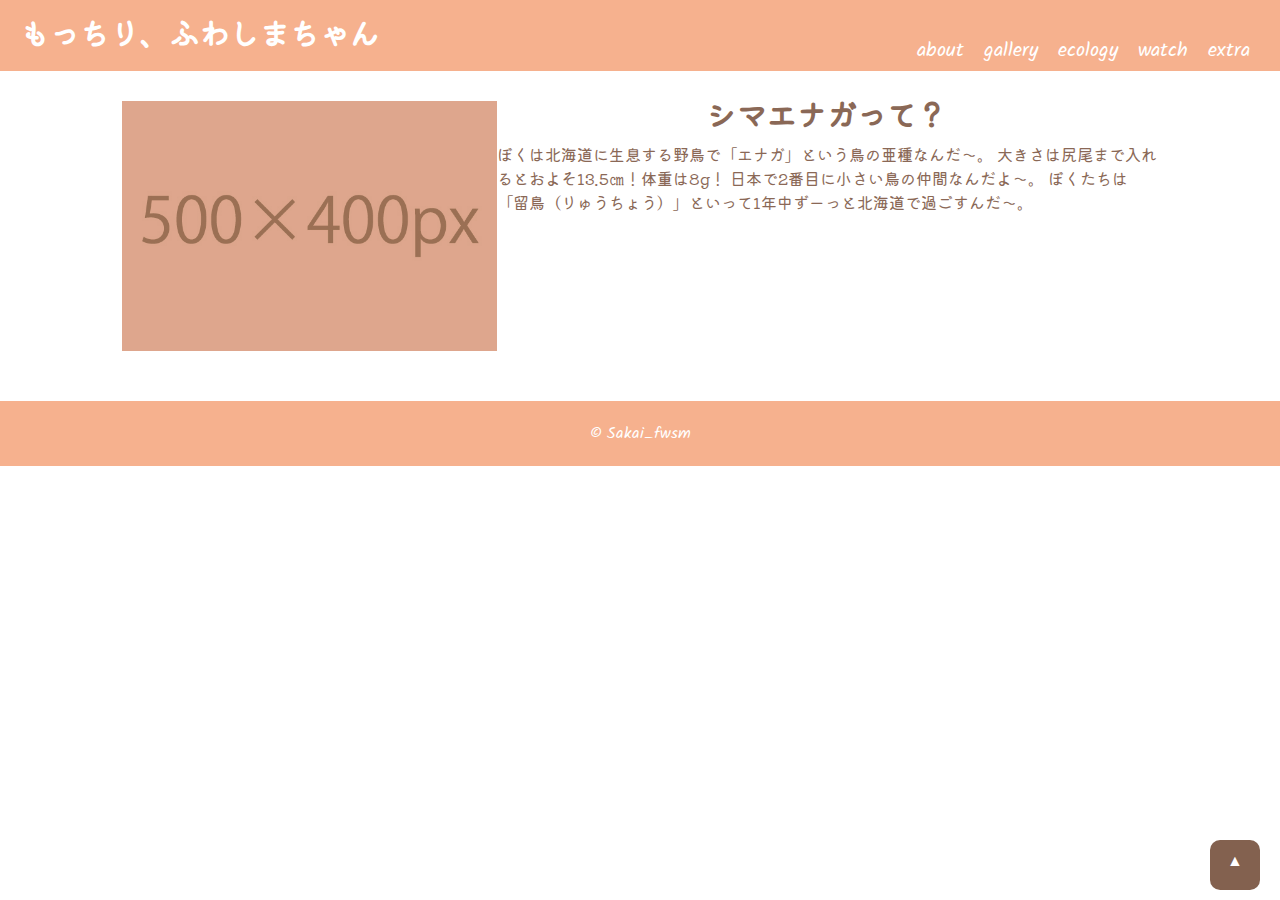
==== index.html @ fb24c295 "Add files via upload" ====
<!DOCTYPE html>
<html lang="ja">
<head>
    <meta charset="UTF-8">
    <meta http-equiv="X-UA-Compatible" content="IE=edge">
    <meta name="viewport" content="width=device-width, initial-scale=1.0">
    <title>mtr-fwsm</title>
    <link rel="stylesheet" href="css/style.css">
    <link rel="preconnect" href="https://fonts.googleapis.com">
<link rel="preconnect" href="https://fonts.gstatic.com" crossorigin>
<link rel="stylesheet" href="https://fonts.googleapis.com/css2?family=Kalam:wght@700&display=swap" >
<link rel="stylesheet" href="https://fonts.googleapis.com/css2?family=Kiwi+Maru&display=swap">
</head>

<body>
    <div id="wrap">
        <header>
          <div class="header">
            <h1><a href="index.html">もっちり、ふわしまちゃん</a></h1>
          </div>
          <nav class="main-menu">
            <ul>
                <li><a href="about.html">about</a></li>
                <li><a href="gallery.html">gallery</a></li>
                <li><a href="ecology.html">ecology</a></li>
                <li><a href="watch.html">watch</a></li>
                <li><a href="extra.html">extra</a></li>
              </ul>
        </nav>
        </header>
       
        <main>
          <section>
            <article>
              <div class="box">
               
               <div class="pict">
                <img src="images/S1.jpg" alt="sample" >
               </div>

               <div class="text">
                
                  <h2>シマエナガって？</h2>
                
                  <p>ぼくは北海道に生息する野鳥で「エナガ」という鳥の亜種なんだ〜。
                  大きさは尻尾まで入れるとおよそ13.5㎝！体重は8g！
                  日本で2番目に小さい鳥の仲間なんだよ〜。
                  ぼくたちは「留鳥（りゅうちょう）」といって1年中ずーっと北海道で過ごすんだ〜。
                </p>
               </div>
              
              </div>
            </article>
            
          </section>
        </main>
        
        <footer>
            <p>&copy; Sakai_fwsm </p>
        </footer>
        <a href="#" class="pagetop">▲</a>
      </div><!-- #wrap-->  
</body>
</html>
---- css/style.css ----
@charset "UTF-8";

* {
    margin: 0;
    padding: 0;
    list-style: none;
    text-decoration: none;
  }
  
  /*#wrap {
    width: 84%;
    max-width: 1280px;
    margin: 0 auto;
  }*/
  
header {
  background: #f6b18e;
  color: #FFF;
  padding: 10px 20px;
  position: relative;
  position: sticky;
  top: 0;
}

.main-menu {
  background: #f6b18e;
  color: #FFF;
  position: absolute;
  top: 15px;
  right: 10px;
}

.main-menu ul {
    display: flex;
    margin-top: 20px;
  }

  .main-menu ul li a {
    color: #FFF;
    width: auto;
    margin-right: 20px;
    font-size: 20px;
  }

  .main-menu ul li a:hover {
    background: #f6b18e;
    color: #fcf25c;
  }

  main {
    color: #8a6856;
    width: 84%;
    max-width: 1280px;
    display: flex;
    flex-direction: row;
    height: auto;
    font-family:  'Kiwi Maru', cursive, serif;
    /*text-align: center;*/
    margin: 0 auto;
  }
  
/*section {
  background: #EEE;
  flex: 3;
  padding: 30px;
}*/

article {
  background: #FFF;
  padding: 20px;
  margin-bottom: 20px;
  
}


aside {
  background: #DDD;
  flex: 1;
}

.sub-menu {
  background: #FFAD90;
}

.sub-menu ul li a {
    color: #FFF;
    display: block;
    padding: 10px 20px;
  }

  .sub-menu ul li a:hover {
    background: #D2691E;
    color: #FFF;
  }


footer {
  background: #f6b18e;
  color: #FFF;
  padding: 20px;
  text-align: center;
}

header h1 {
  font-family: 'Kalam','Kiwi Maru', cursive, serif;
  font-size: 30px;
}

header h1 a {
  color: #FFF;
}

.header h1 a:hover {
color:#fcf25c;
}

main h2 {
  font-family: 'Kalam','Kiwi Maru', cursive, serif;
  font-size: 30px;
  color: #8a6856;
  text-align: center;
}

main span{
  font-family: 'Kalam', cursive;
  font-size: 18px;
}

main span li a{
  margin-right: 15px;
  margin-left: auto;
  width: 26px;
  display: block;
  color: #6e7edf;
}

main li a:hover {
  color: #d3ca4d;
}

.main-menu {
  font-family: 'Kalam','Kiwi Maru', cursive, serif;
}

.square ul{
  list-style-type: none;
  margin-bottom: 20px;
	display: flex;
	justify-content: space-around;
  gap: 4px;
  padding: 2px;
  align-items: center;
}


.square img {
  list-style:none;
  border-radius: 10px;
  object-fit: cover;
  width: calc(80% - 4px);
}

.square a img {
  border-radius: 10px;
  object-fit: cover;
  object-position: right 0px top 0px;
  width: calc(80% - 4px);
}

footer p {
  font-family: 'Kalam', cursive;
}


article img {

  max-width: 600px;
  width: 100%;
  display: block;
  margin: 10px auto;
  box-sizing: border-box;
}

.box {
  display: flex;
  flex-direction: row;
  justify-content: space-between;
}

.pict {
  width: 100%;
  
}

.text {
  text-align: left;
}

.flex {
  display: flex; /*横並び*/
  align-items: center;
}

/*works img*/
a img{
  width: 100%;
  height: auto;
}

a.pagetop {
  display: block;
  width: 50px;
  height: 50px;
  text-align: center;
  box-sizing: border-box;
  padding-top: 12px;
  border-radius: 10px;
  background-color: #83614f;
  color: #FFF;
  position: fixed;
  bottom: 10px;
  right: 20px;
}

html {
  scroll-behavior: smooth;
}


/*タブレット用*/
@media all and (max-width: 1024px) {
  #wrap {
    width: 100%;
  }

  .main-menu ul li {
    text-align: center;
    flex-direction: unset;
  }
  
}

/*スマホ用*/
@media all and (max-width: 599px) {
  
  .main-menu ul {
    display: flex;
  }

  .main-menu ul li {
    text-align: center;
    flex-direction: unset;
  }

  .main-menu ul li a {
    color: #FFF;
    width: auto;
    margin-right: 20px;
    font-size: 18px;
  }

  main {
    display: block;
  }

  .sub-menu ul li {
    text-align: center;
  }
  
  .box{
    display: flex;
    flex-direction: column;
  }
  
}
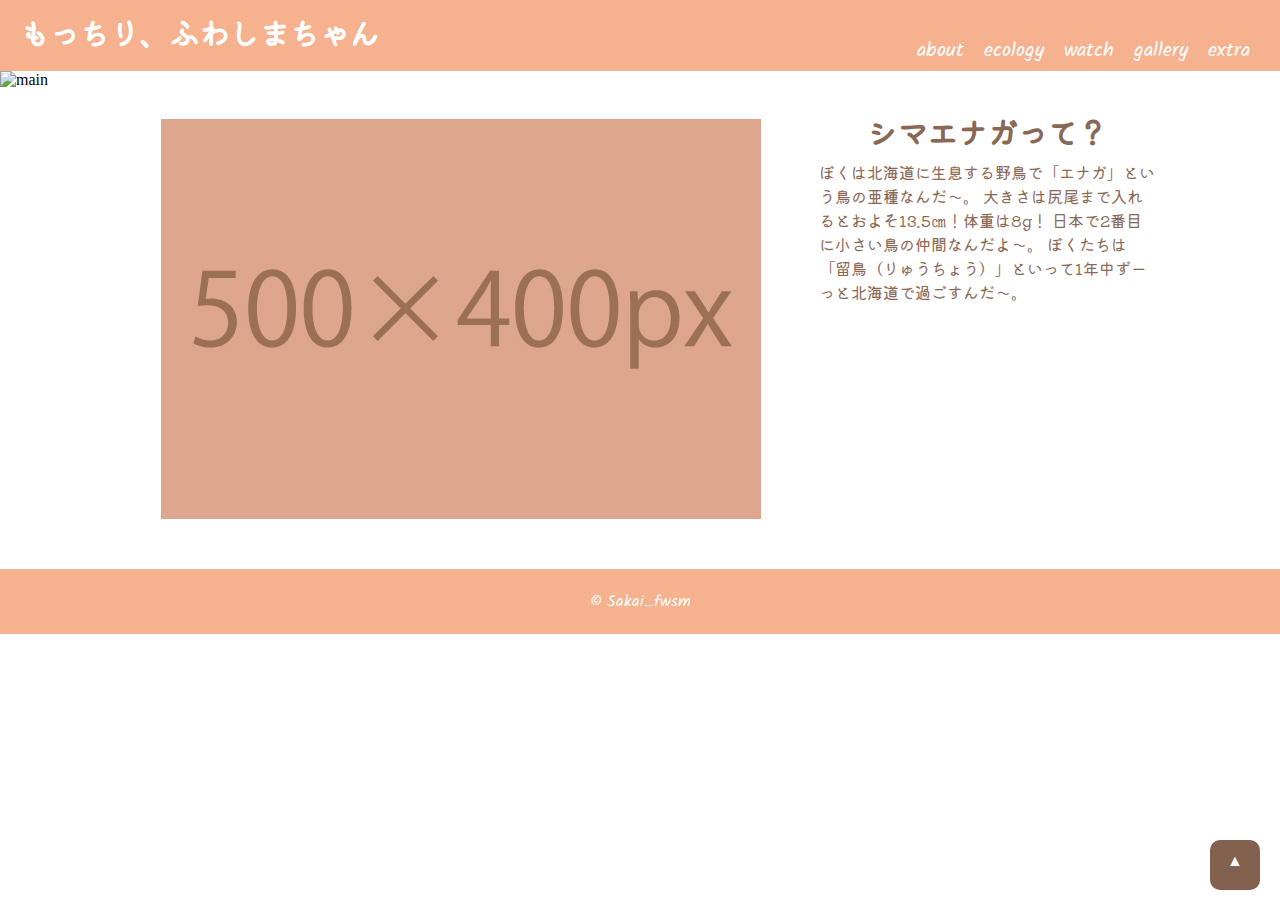
==== commit b12e7ea8: "Add files via upload" ====
--- a/index.html
+++ b/index.html
@@ -21,19 +21,28 @@
           <nav class="main-menu">
             <ul>
                 <li><a href="about.html">about</a></li>
-                <li><a href="gallery.html">gallery</a></li>
                 <li><a href="ecology.html">ecology</a></li>
                 <li><a href="watch.html">watch</a></li>
+                <li><a href="gallery.html">gallery</a></li>
                 <li><a href="extra.html">extra</a></li>
               </ul>
         </nav>
         </header>
        
+
+        <img src="images/main_S.jpg" alt="main">
+
         <main>
           <section>
+           
+            
+            
+
             <article>
+             
               <div class="box">
                
+
                <div class="pict">
                 <img src="images/S1.jpg" alt="sample" >
                </div>
--- a/css/style.css
+++ b/css/style.css
@@ -189,11 +189,14 @@
 
 .pict {
   width: 100%;
+  flex: 2;
   
 }
 
 .text {
   text-align: left;
+  margin-left: 20px;
+  flex: 1;
 }
 
 .flex {
@@ -205,6 +208,11 @@
 a img{
   width: 100%;
   height: auto;
+}
+
+img {
+  max-width: 100%;
+  margin: 0;
 }
 
 a.pagetop {
@@ -238,6 +246,7 @@
     flex-direction: unset;
   }
   
+  
 }
 
 /*スマホ用*/
@@ -271,6 +280,13 @@
     display: flex;
     flex-direction: column;
   }
-  
-}
-
+  .pict {
+    width: 100%;
+    
+  }
+  .text{
+    margin: 0;
+  }
+  
+}
+
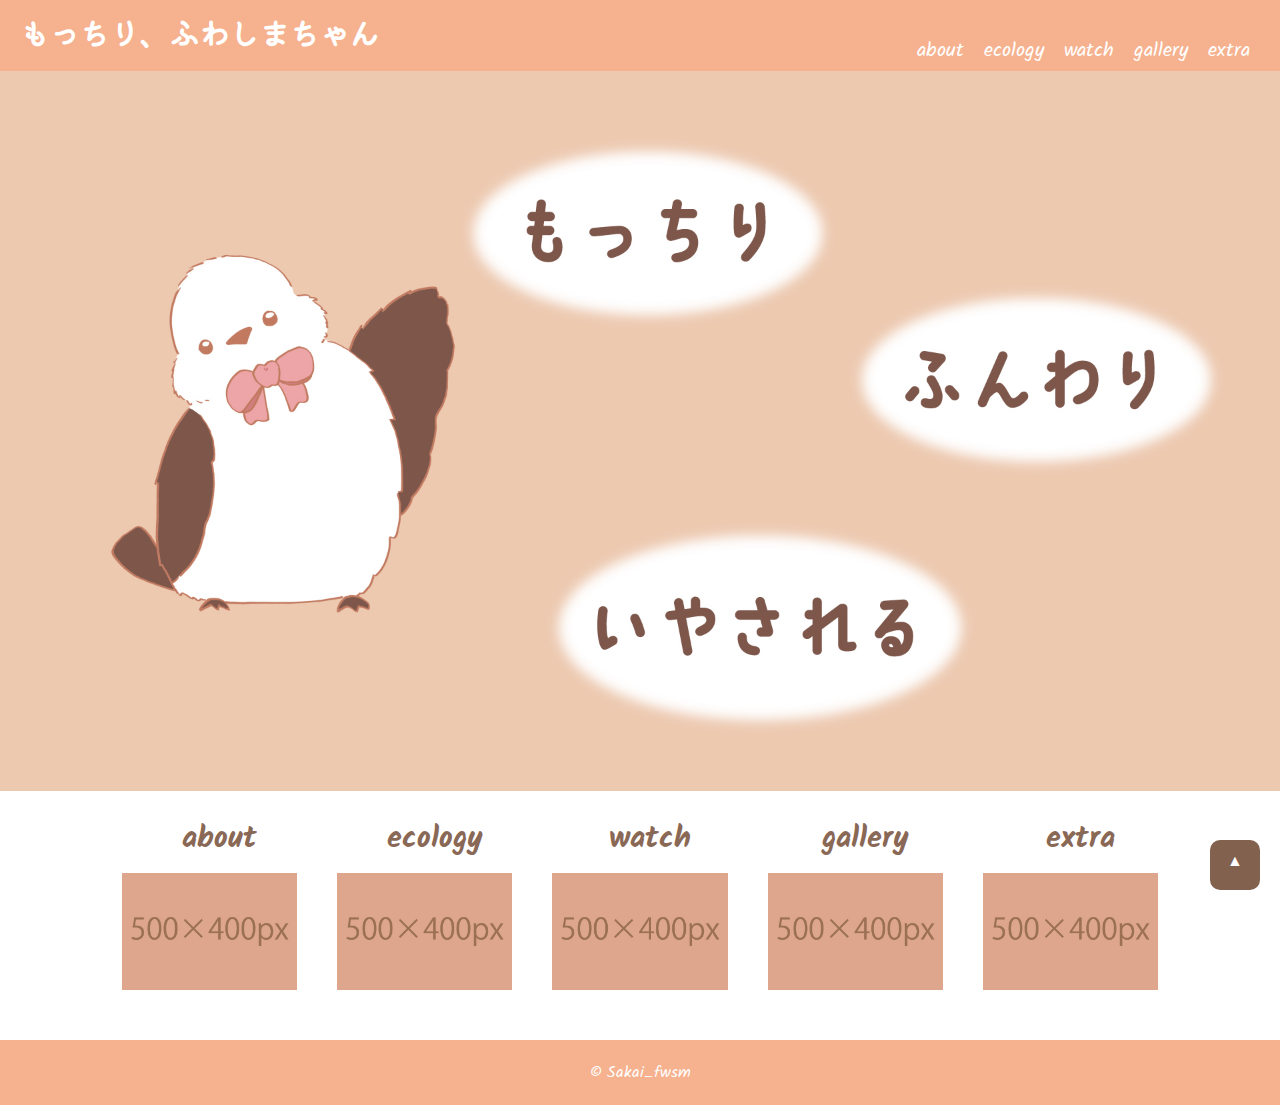
==== commit d5326aa6: "Add files via upload" ====
--- a/index.html
+++ b/index.html
@@ -4,7 +4,7 @@
     <meta charset="UTF-8">
     <meta http-equiv="X-UA-Compatible" content="IE=edge">
     <meta name="viewport" content="width=device-width, initial-scale=1.0">
-    <title>mtr-fwsm</title>
+    <title>もっちり、ふわしまちゃん</title>
     <link rel="stylesheet" href="css/style.css">
     <link rel="preconnect" href="https://fonts.googleapis.com">
 <link rel="preconnect" href="https://fonts.gstatic.com" crossorigin>
@@ -34,33 +34,84 @@
 
         <main>
           <section>
-           
-            
-            
+            <div class="box">
+            <article>
+              
+                
+                <div class="text">
 
-            <article>
-             
-              <div class="box">
-               
-
-               <div class="pict">
+                  <h2>about</h2>
+  
+                </div>
+              
+                <div class="pict">
                 <img src="images/S1.jpg" alt="sample" >
                </div>
 
-               <div class="text">
-                
-                  <h2>シマエナガって？</h2>
-                
-                  <p>ぼくは北海道に生息する野鳥で「エナガ」という鳥の亜種なんだ〜。
-                  大きさは尻尾まで入れるとおよそ13.5㎝！体重は8g！
-                  日本で2番目に小さい鳥の仲間なんだよ〜。
-                  ぼくたちは「留鳥（りゅうちょう）」といって1年中ずーっと北海道で過ごすんだ〜。
-                </p>
-               </div>
               
-              </div>
+            
             </article>
             
+            <article>
+                
+                <div class="text">
+
+                  <h2>ecology</h2>
+                  
+                </div>
+             
+                <div class="pict">
+                <img src="images/S1.jpg" alt="sample" >
+               </div>
+
+              
+            </article>
+
+            <article>
+                
+                <div class="text">
+
+                  <h2>watch</h2>
+                  
+                </div>
+             
+                <div class="pict">
+                <img src="images/S1.jpg" alt="sample" >
+               </div>
+
+              
+            </article>
+
+            <article>
+                
+                <div class="text">
+
+                  <h2>gallery</h2>
+                  
+                </div>
+              
+                <div class="pict">
+                <img src="images/S1.jpg" alt="sample" >
+               </div>
+
+              
+            </article>
+
+            <article>
+                
+                <div class="text">
+
+                  <h2>extra</h2>
+                  
+                </div>
+              
+                <div class="pict">
+                <img src="images/S1.jpg" alt="sample" >
+               </div>
+
+              
+            </article>
+          </div>
           </section>
         </main>
         
--- a/css/style.css
+++ b/css/style.css
@@ -204,6 +204,11 @@
   align-items: center;
 }
 
+.flexbox{
+  flex-direction: column;
+  flex: 1;
+}
+
 /*works img*/
 a img{
   width: 100%;
@@ -288,5 +293,10 @@
     margin: 0;
   }
   
-}
-
+  .flex{
+    flex-direction: column;
+  }
+  
+}
+
+
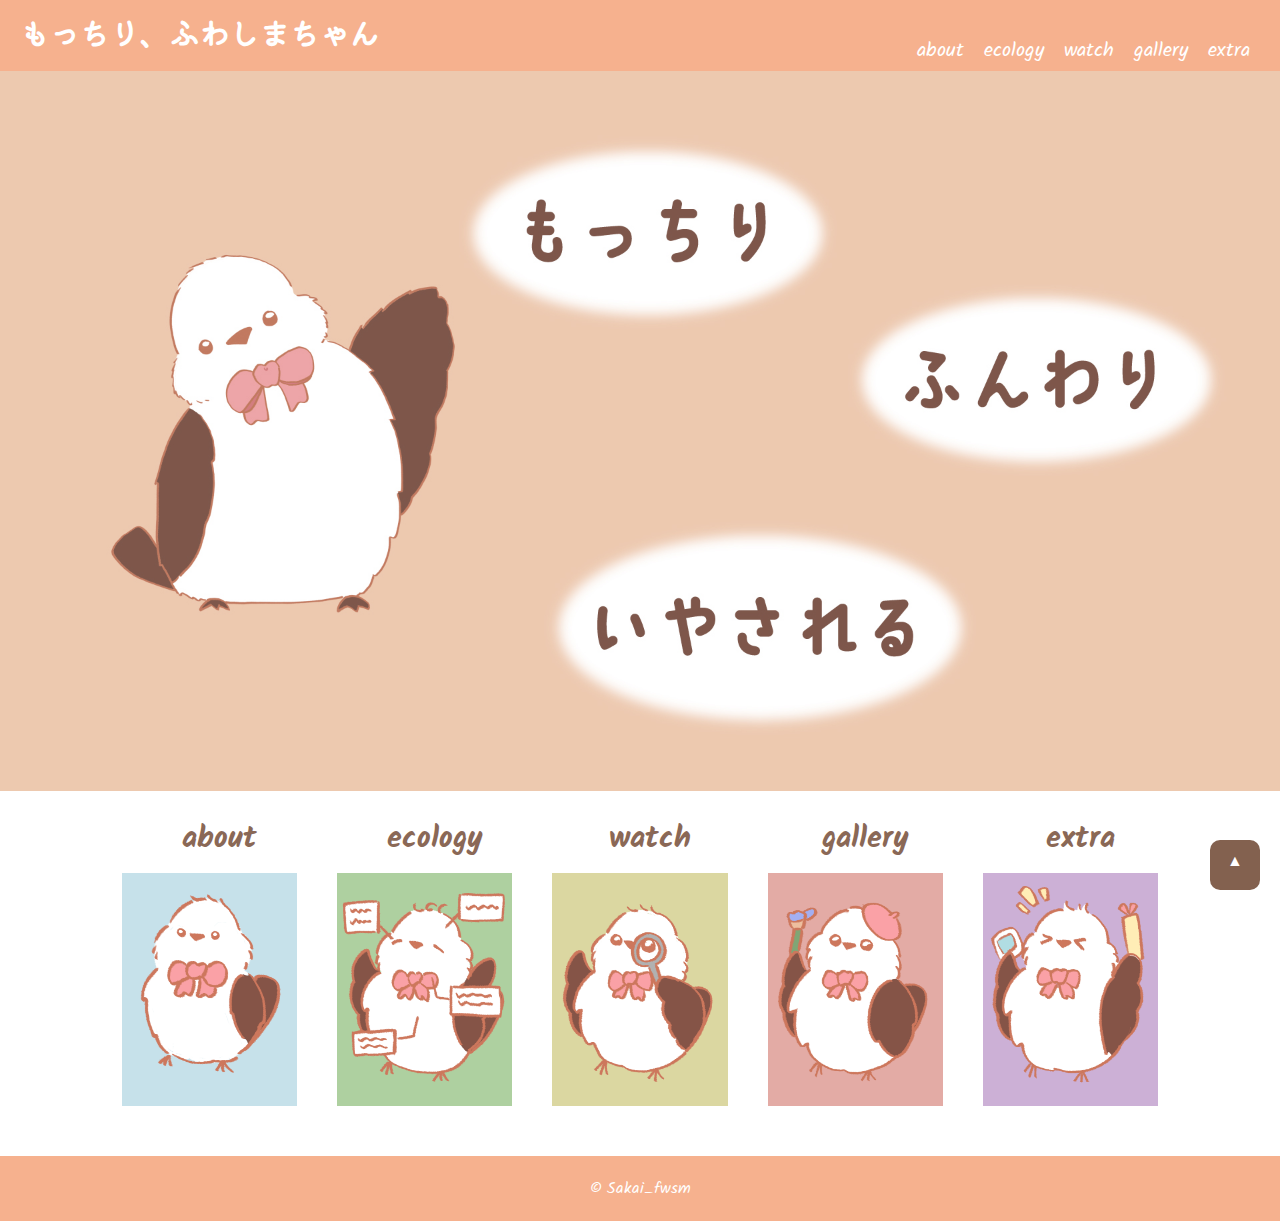
==== commit 0111183e: "Add files via upload" ====
--- a/index.html
+++ b/index.html
@@ -45,7 +45,7 @@
                 </div>
               
                 <div class="pict">
-                <img src="images/S1.jpg" alt="sample" >
+                <img src="images/about.png" alt="about" >
                </div>
 
               
@@ -61,7 +61,7 @@
                 </div>
              
                 <div class="pict">
-                <img src="images/S1.jpg" alt="sample" >
+                <img src="images/ecology.png" alt="ecology" >
                </div>
 
               
@@ -76,7 +76,7 @@
                 </div>
              
                 <div class="pict">
-                <img src="images/S1.jpg" alt="sample" >
+                <img src="images/watch.png" alt="watch" >
                </div>
 
               
@@ -91,7 +91,7 @@
                 </div>
               
                 <div class="pict">
-                <img src="images/S1.jpg" alt="sample" >
+                <img src="images/gallery.png" alt="gallery" >
                </div>
 
               
@@ -106,7 +106,7 @@
                 </div>
               
                 <div class="pict">
-                <img src="images/S1.jpg" alt="sample" >
+                <img src="images/extra.png" alt="extra" >
                </div>
 
               
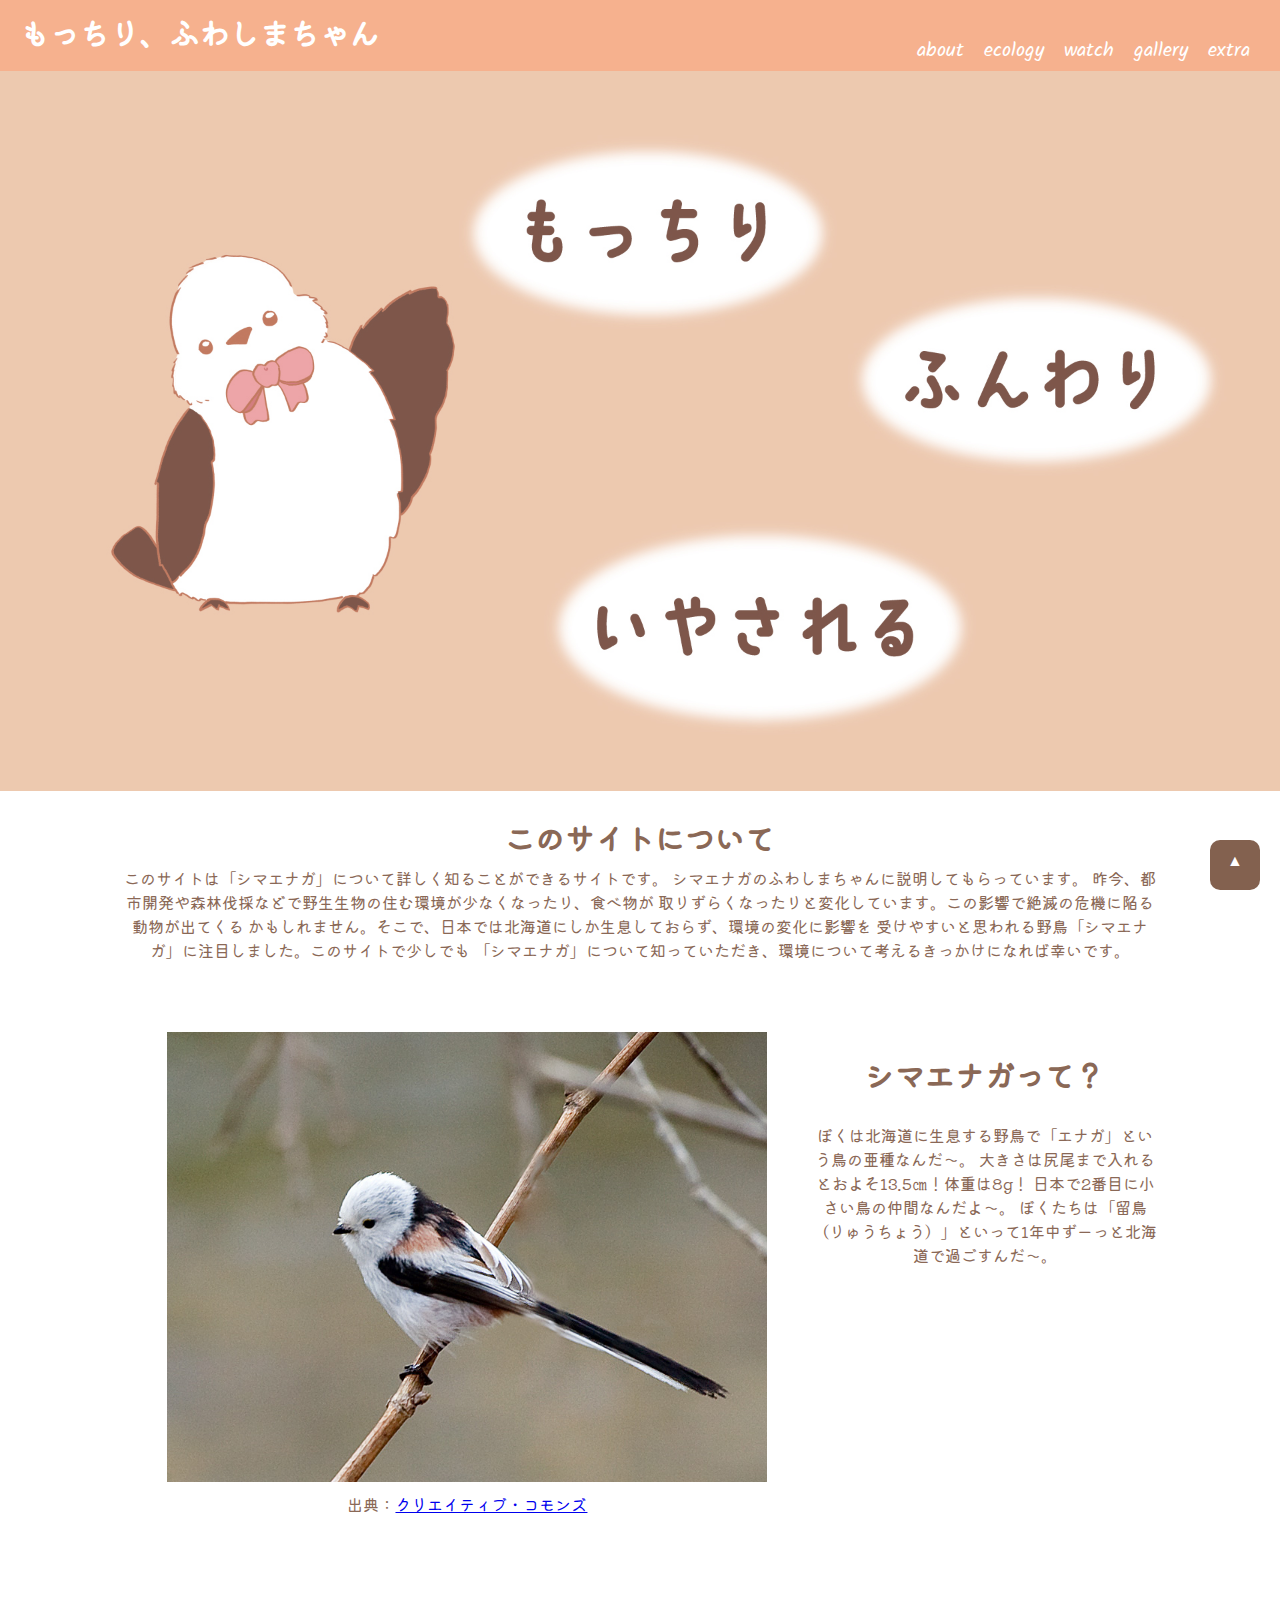
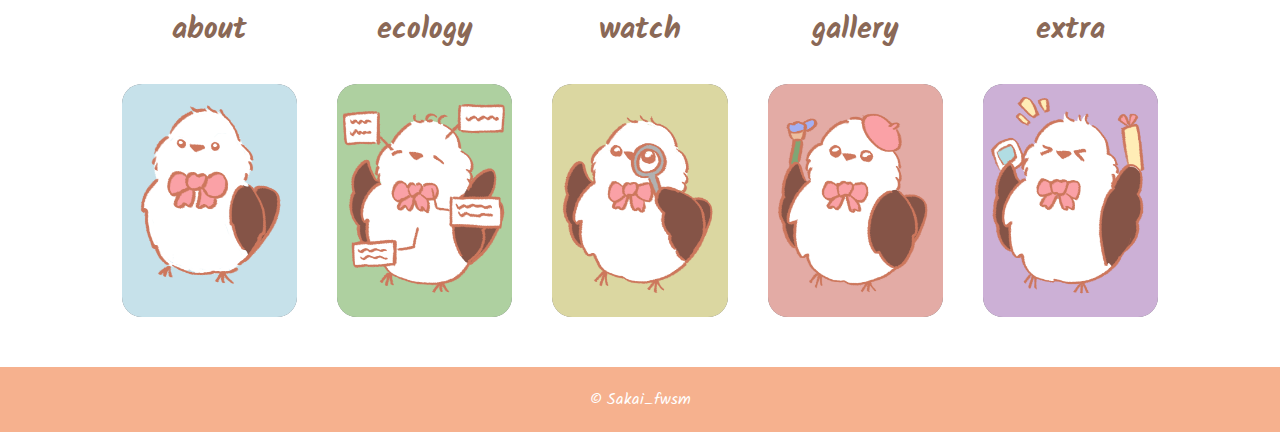
==== commit 176bbddf: "Add files via upload" ====
--- a/index.html
+++ b/index.html
@@ -5,7 +5,7 @@
     <meta http-equiv="X-UA-Compatible" content="IE=edge">
     <meta name="viewport" content="width=device-width, initial-scale=1.0">
     <title>もっちり、ふわしまちゃん</title>
-    <link rel="stylesheet" href="css/style.css">
+    <link rel="stylesheet" href="css/style.home.css">
     <link rel="preconnect" href="https://fonts.googleapis.com">
 <link rel="preconnect" href="https://fonts.gstatic.com" crossorigin>
 <link rel="stylesheet" href="https://fonts.googleapis.com/css2?family=Kalam:wght@700&display=swap" >
@@ -34,6 +34,44 @@
 
         <main>
           <section>
+
+            <article>
+              <h2>このサイトについて</h2>
+              <p>このサイトは「シマエナガ」について詳しく知ることができるサイトです。
+                シマエナガのふわしまちゃんに説明してもらっています。
+                昨今、都市開発や森林伐採などで野生生物の住む環境が少なくなったり、食べ物が
+                取りずらくなったりと変化しています。この影響で絶滅の危機に陥る動物が出てくる
+                かもしれません。そこで、日本では北海道にしか生息しておらず、環境の変化に影響を
+                受けやすいと思われる野鳥「シマエナガ」に注目しました。このサイトで少しでも
+                「シマエナガ」について知っていただき、環境について考えるきっかけになれば幸いです。
+                
+              </p>
+          </article>
+
+          <article>
+           
+            <div class="box">
+             
+
+             <div class="pict">
+              <img src="images/Wiki-simaenaga.jpg" alt="sample" >
+              <p>出典：<a href="https://commons.wikimedia.org/wiki/File:Wiki-simaenaga.jpg?uselang=ja#file">クリエイティブ・コモンズ</a></p>
+             </div>
+
+             <div class="text">
+              
+                <h2>シマエナガって？</h2>
+              
+                <p>ぼくは北海道に生息する野鳥で「エナガ」という鳥の亜種なんだ〜。
+                大きさは尻尾まで入れるとおよそ13.5㎝！体重は8g！
+                日本で2番目に小さい鳥の仲間なんだよ〜。
+                ぼくたちは「留鳥（りゅうちょう）」といって1年中ずーっと北海道で過ごすんだ〜。
+              </p>
+             </div>
+            
+            </div>
+          </article>
+
             <div class="box">
             <article>
               
@@ -45,7 +83,7 @@
                 </div>
               
                 <div class="pict">
-                <img src="images/about.png" alt="about" >
+                  <a href="about.html"><img src="images/about.png" alt="about" ></a>
                </div>
 
               
@@ -61,7 +99,7 @@
                 </div>
              
                 <div class="pict">
-                <img src="images/ecology.png" alt="ecology" >
+                  <a href="ecology.html"><img src="images/ecology.png" alt="ecology" ></a>
                </div>
 
               
@@ -76,7 +114,7 @@
                 </div>
              
                 <div class="pict">
-                <img src="images/watch.png" alt="watch" >
+                  <a href="watch.html"><img src="images/watch.png" alt="watch" ></a>
                </div>
 
               
@@ -91,7 +129,7 @@
                 </div>
               
                 <div class="pict">
-                <img src="images/gallery.png" alt="gallery" >
+                  <a href="gallery.html"><img src="images/gallery.png" alt="gallery" ></a>
                </div>
 
               
@@ -106,7 +144,7 @@
                 </div>
               
                 <div class="pict">
-                <img src="images/extra.png" alt="extra" >
+                  <a href="extra.html"><img src="images/extra.png" alt="extra" ></a>
                </div>
 
               
--- a/css/style.home.css
+++ b/css/style.home.css
@@ -0,0 +1,312 @@
+@charset "UTF-8";
+
+* {
+    margin: 0;
+    padding: 0;
+    list-style: none;
+    text-decoration: none;
+  }
+  
+  /*#wrap {
+    width: 84%;
+    max-width: 1280px;
+    margin: 0 auto;
+  }*/
+  
+header {
+  background: #f6b18e;
+  color: #FFF;
+  padding: 10px 20px;
+  position: relative;
+  position: sticky;
+  top: 0;
+}
+
+.main-menu {
+  background: #f6b18e;
+  color: #FFF;
+  position: absolute;
+  top: 15px;
+  right: 10px;
+}
+
+.main-menu ul {
+    display: flex;
+    margin-top: 20px;
+  }
+
+  .main-menu ul li a {
+    color: #FFF;
+    width: auto;
+    margin-right: 20px;
+    font-size: 20px;
+  }
+
+  .main-menu ul li a:hover {
+    background: #f6b18e;
+    color: #fcf25c;
+  }
+
+  main {
+    color: #8a6856;
+    width: 84%;
+    max-width: 1280px;
+    display: flex;
+    flex-direction: row;
+    height: auto;
+    font-family:  'Kiwi Maru', cursive, serif;
+    text-align: center;
+    margin: 0 auto;
+  }
+  
+/*section {
+  background: #EEE;
+  flex: 3;
+  padding: 30px;
+}*/
+
+article {
+  background: #FFF;
+  padding: 20px;
+  margin-bottom: 20px;
+  
+}
+
+
+aside {
+  background: #DDD;
+  flex: 1;
+}
+
+.sub-menu {
+  background: #FFAD90;
+}
+
+.sub-menu ul li a {
+    color: #FFF;
+    display: block;
+    padding: 10px 20px;
+  }
+
+  .sub-menu ul li a:hover {
+    background: #D2691E;
+    color: #FFF;
+  }
+
+
+footer {
+  background: #f6b18e;
+  color: #FFF;
+  padding: 20px;
+  text-align: center;
+}
+
+header h1 {
+  font-family: 'Kalam','Kiwi Maru', cursive, serif;
+  font-size: 30px;
+}
+
+header h1 a {
+  color: #FFF;
+}
+
+.header h1 a:hover {
+color:#fcf25c;
+}
+
+main h2 {
+  font-family: 'Kalam','Kiwi Maru', cursive, serif;
+  font-size: 30px;
+  color: #8a6856;
+  text-align: center;
+}
+
+main span{
+  font-family: 'Kalam', cursive;
+  font-size: 18px;
+}
+
+main span li a{
+  margin-right: 15px;
+  margin-left: auto;
+  width: 26px;
+  display: block;
+  color: #6e7edf;
+}
+
+main li a:hover {
+  color: #d3ca4d;
+}
+
+.main-menu {
+  font-family: 'Kalam','Kiwi Maru', cursive, serif;
+}
+
+.square ul{
+  list-style-type: none;
+  margin-bottom: 20px;
+	display: flex;
+	justify-content: space-around;
+  gap: 4px;
+  padding: 2px;
+  align-items: center;
+}
+
+
+.square img {
+  list-style:none;
+  border-radius: 10px;
+  object-fit: cover;
+  width: calc(80% - 4px);
+}
+
+.square a img {
+  border-radius: 10px;
+  object-fit: cover;
+  object-position: right 0px top 0px;
+  width: calc(80% - 4px);
+}
+
+footer p {
+  font-family: 'Kalam', cursive;
+}
+
+
+article img {
+
+  max-width: 600px;
+  width: 100%;
+  display: block;
+  margin: 10px auto;
+  box-sizing: border-box;
+  background-color: #707178;
+}
+
+.pict a{
+text-decoration: underline;
+}
+
+.box {
+  display: flex;
+  flex-direction: row;
+  justify-content: space-between;
+}
+
+.pict {
+  width: 100%;
+  flex: 2;
+  
+}
+
+.text {
+  text-align: center;
+  flex: 1;
+}
+
+.text h2{
+  padding-bottom: 20px;
+  padding-top: 30px;
+}
+
+.flex {
+  display: flex; /*横並び*/
+  align-items: center;
+}
+
+.flexbox{
+  flex-direction: column;
+  flex: 1;
+}
+
+/*works img*/
+a img{
+  width: 100%;
+  height: auto;
+  border-radius:20px;
+}
+
+img {
+  max-width: 100%;
+  margin: 0;
+}
+
+a.pagetop {
+  display: block;
+  width: 50px;
+  height: 50px;
+  text-align: center;
+  box-sizing: border-box;
+  padding-top: 12px;
+  border-radius: 10px;
+  background-color: #83614f;
+  color: #FFF;
+  position: fixed;
+  bottom: 10px;
+  right: 20px;
+}
+
+html {
+  scroll-behavior: smooth;
+}
+
+
+/*タブレット用*/
+@media all and (max-width: 1024px) {
+  #wrap {
+    width: 100%;
+  }
+
+  .main-menu ul li {
+    text-align: center;
+    flex-direction: unset;
+  }
+  
+  
+}
+
+/*スマホ用*/
+@media all and (max-width: 599px) {
+  
+  .main-menu ul {
+    display: flex;
+  }
+
+  .main-menu ul li {
+    text-align: center;
+    flex-direction: unset;
+  }
+
+  .main-menu ul li a {
+    color: #FFF;
+    width: auto;
+    margin-right: 20px;
+    font-size: 18px;
+  }
+
+  main {
+    display: block;
+  }
+
+  .sub-menu ul li {
+    text-align: center;
+  }
+  
+  .box{
+    display: flex;
+    flex-direction: column;
+  }
+  .pict {
+    width: 100%;
+    
+  }
+  .text{
+    margin: 0;
+  }
+  
+  .flex{
+    flex-direction: column;
+  }
+  
+}
+
+
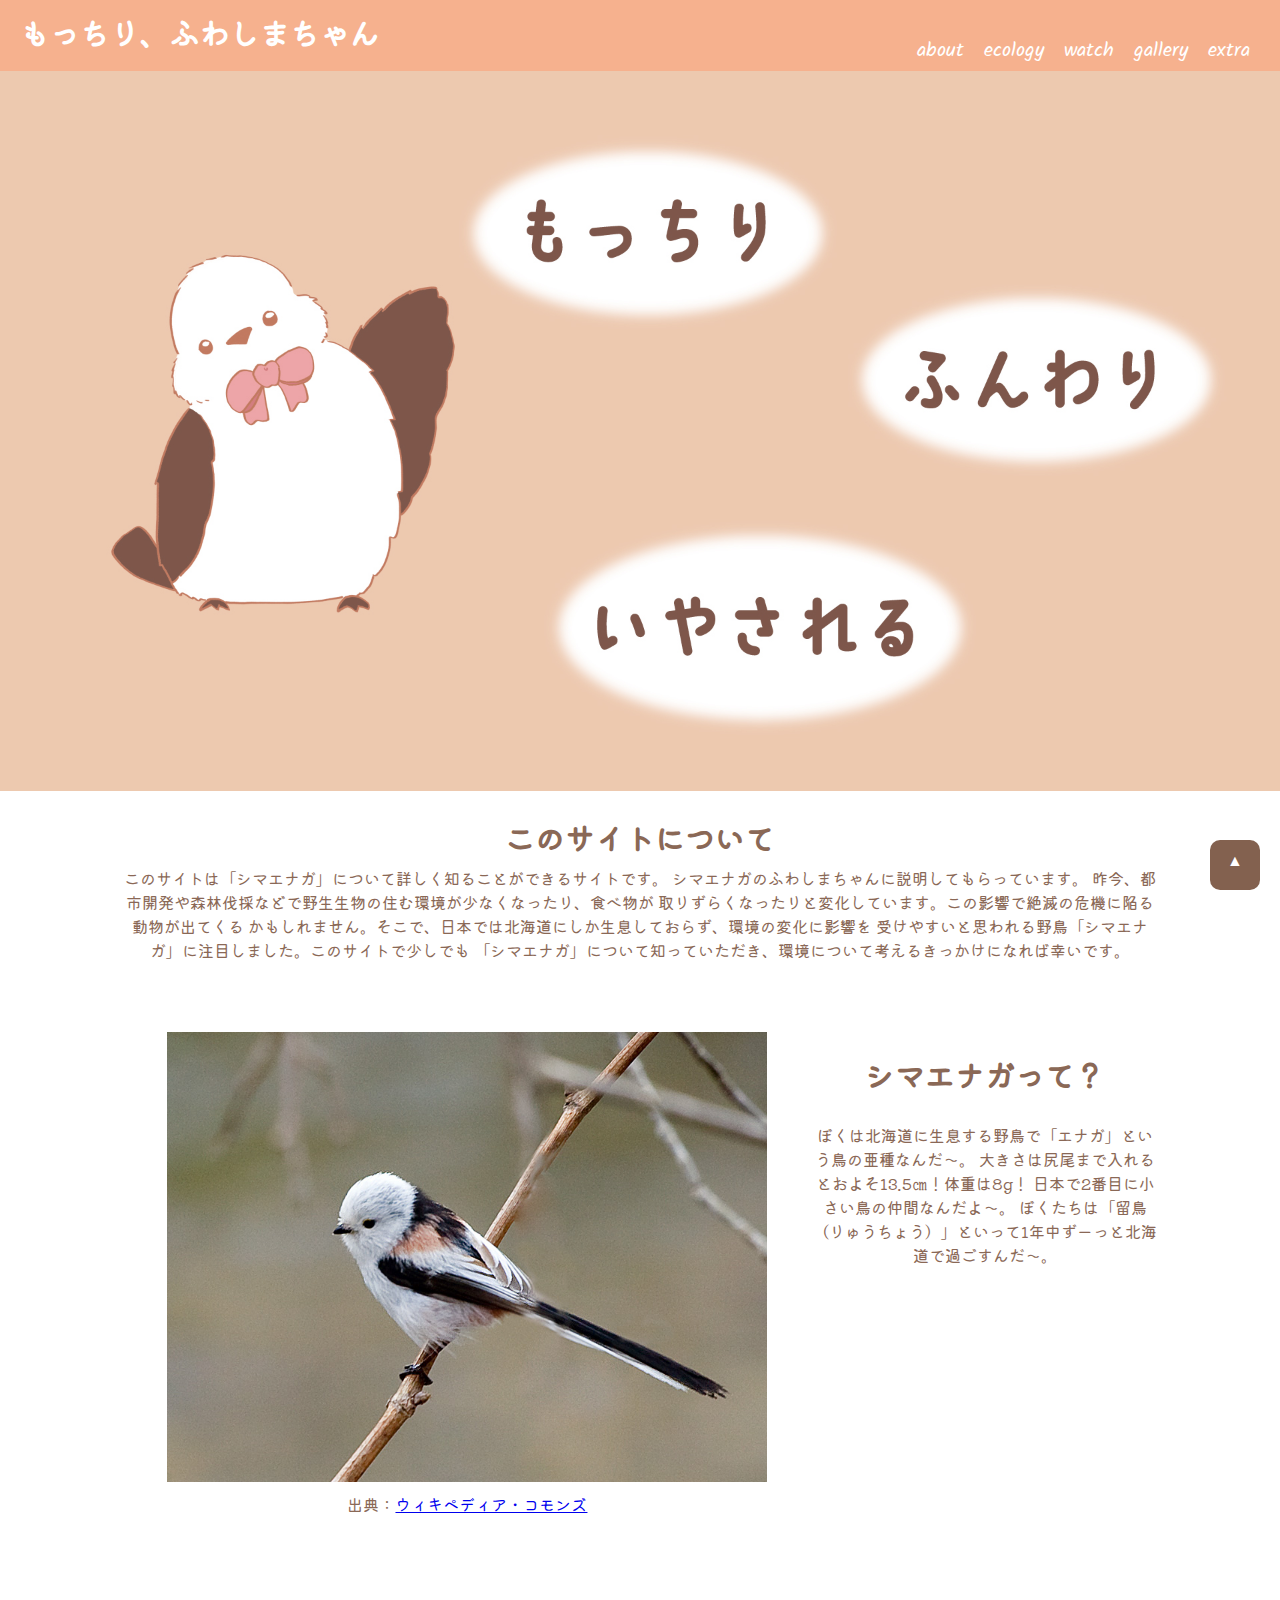
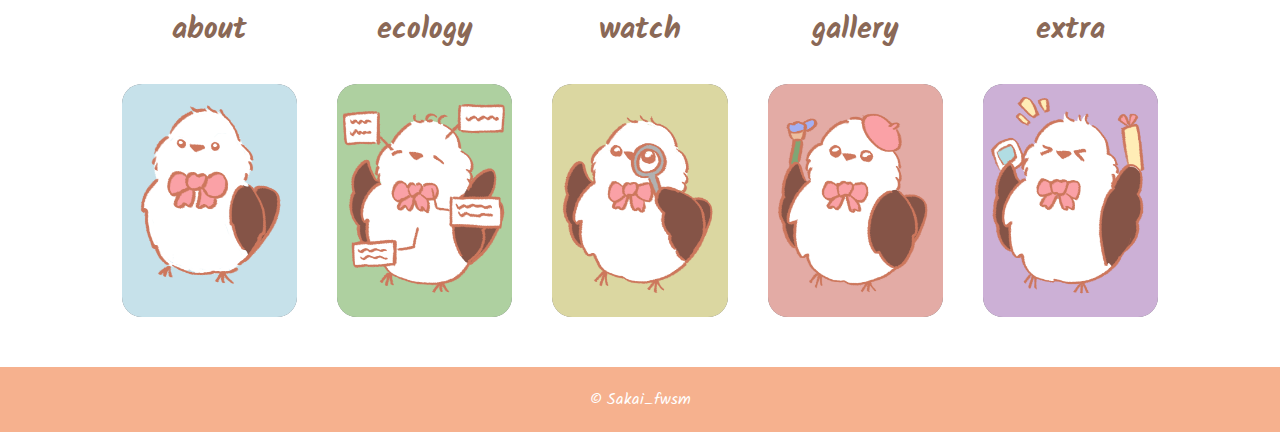
==== commit 2d26f919: "Add files via upload" ====
--- a/index.html
+++ b/index.html
@@ -55,7 +55,7 @@
 
              <div class="pict">
               <img src="images/Wiki-simaenaga.jpg" alt="sample" >
-              <p>出典：<a href="https://commons.wikimedia.org/wiki/File:Wiki-simaenaga.jpg?uselang=ja#file">クリエイティブ・コモンズ</a></p>
+              <p>出典：<a href="https://commons.wikimedia.org/wiki/File:Wiki-simaenaga.jpg?uselang=ja#file">ウィキペディア・コモンズ</a></p>
              </div>
 
              <div class="text">
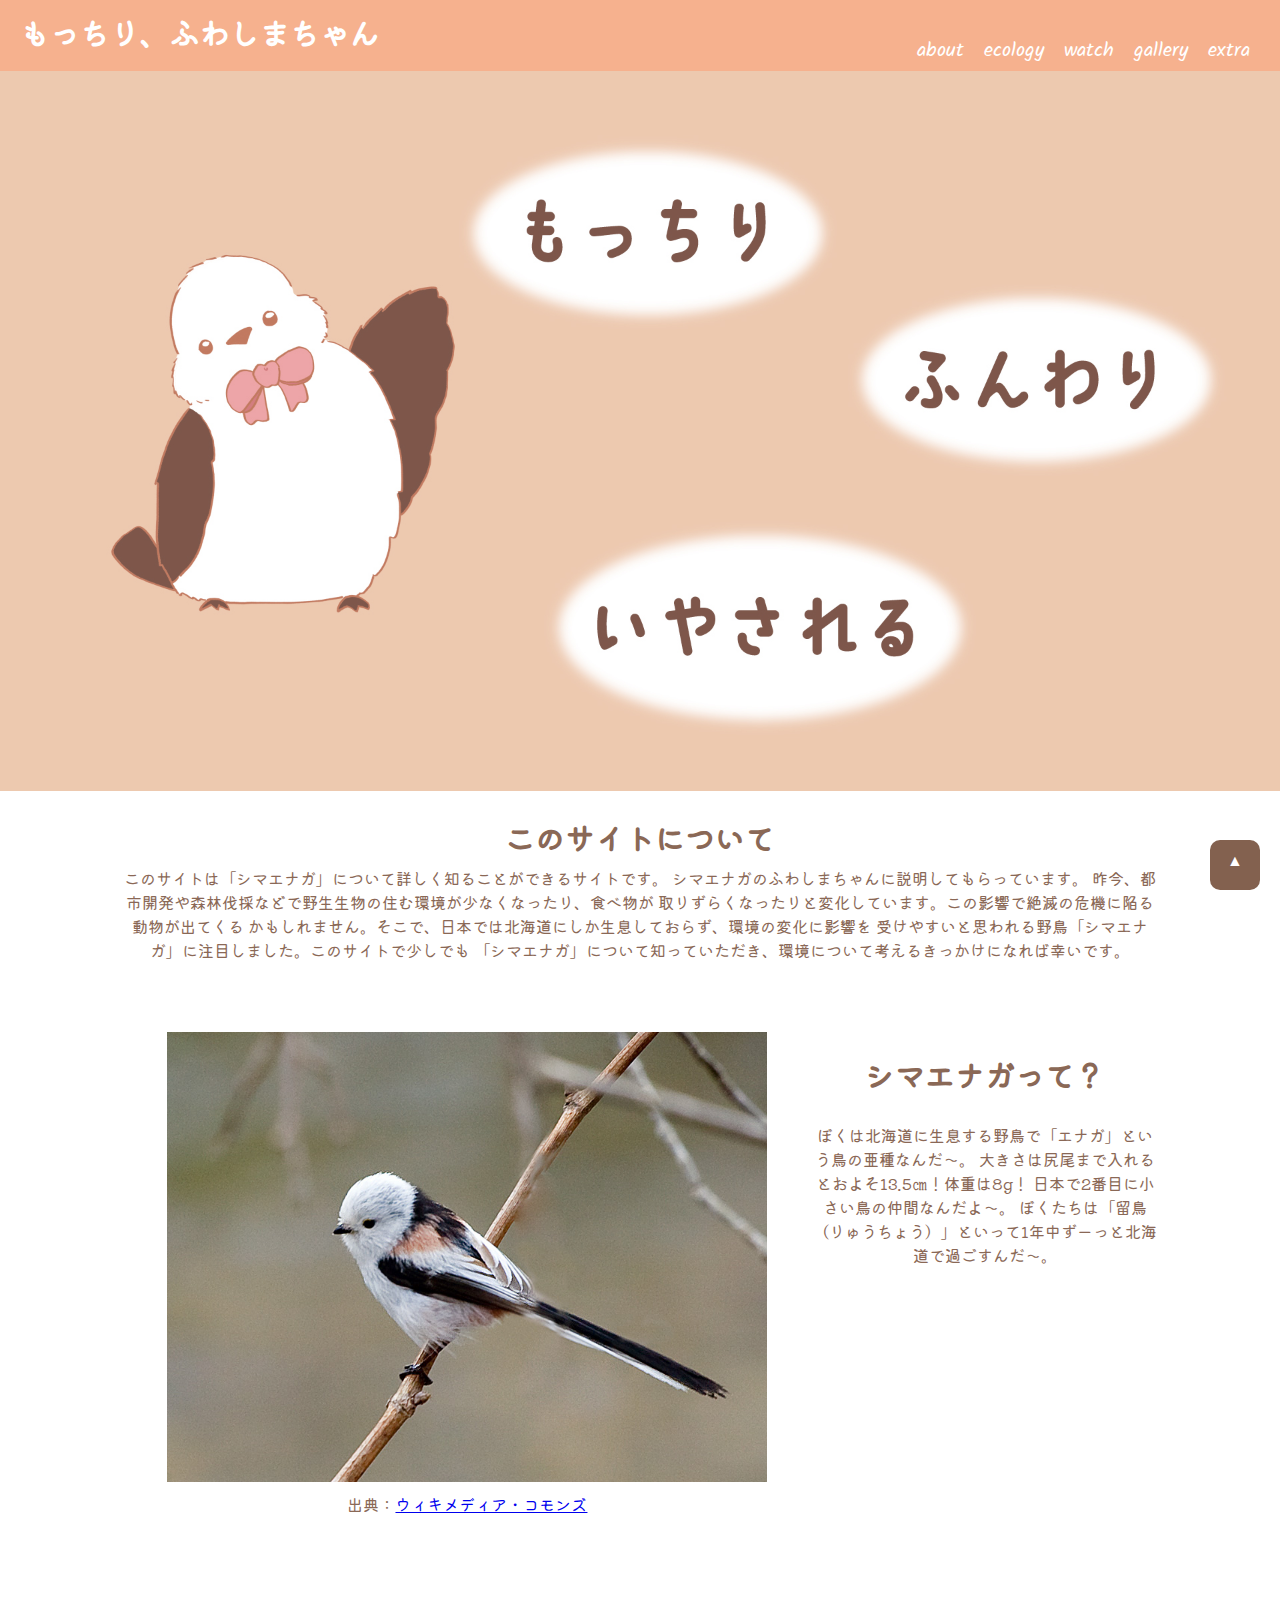
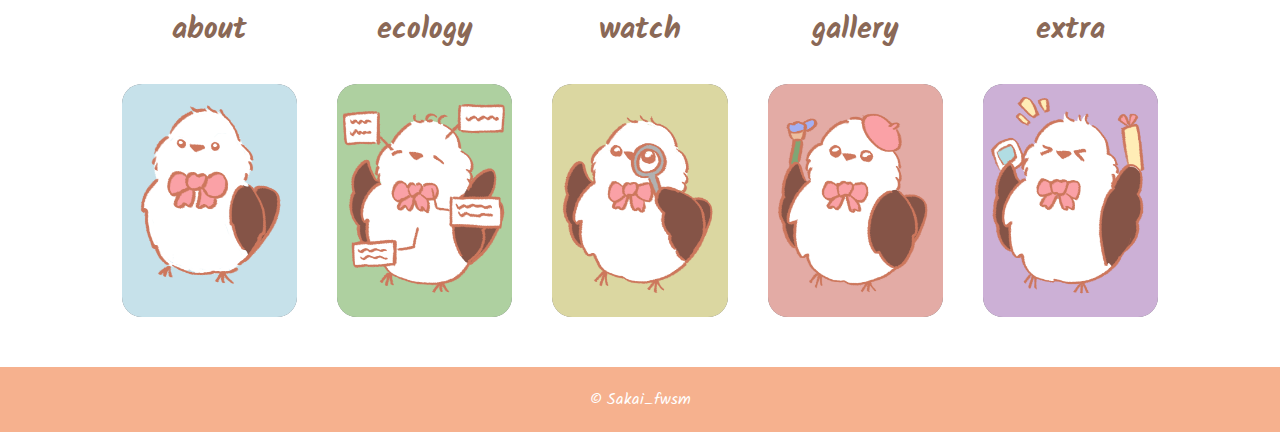
==== commit 6eef3435: "Add files via upload" ====
--- a/index.html
+++ b/index.html
@@ -55,7 +55,7 @@
 
              <div class="pict">
               <img src="images/Wiki-simaenaga.jpg" alt="sample" >
-              <p>出典：<a href="https://commons.wikimedia.org/wiki/File:Wiki-simaenaga.jpg?uselang=ja#file">ウィキペディア・コモンズ</a></p>
+              <p>出典：<a href="https://commons.wikimedia.org/wiki/File:Wiki-simaenaga.jpg?uselang=ja#file">ウィキメディア・コモンズ</a></p>
              </div>
 
              <div class="text">
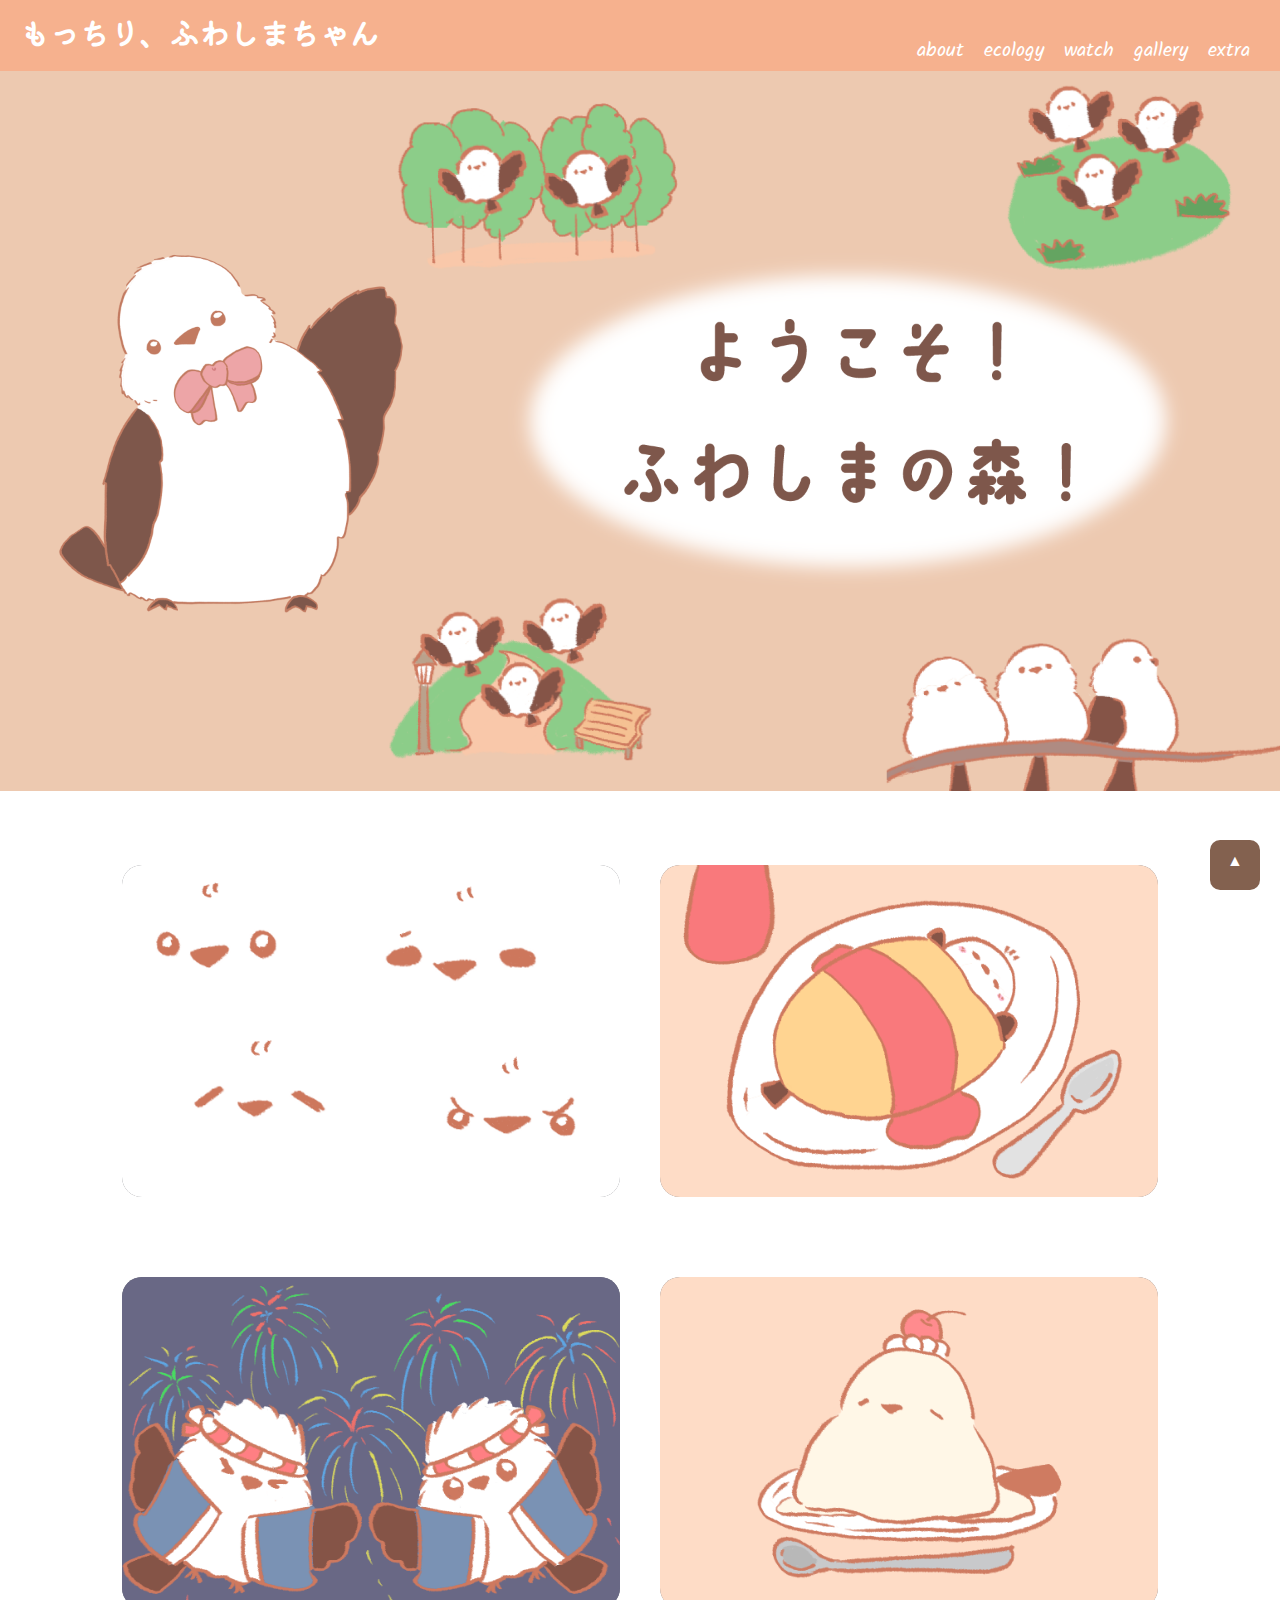
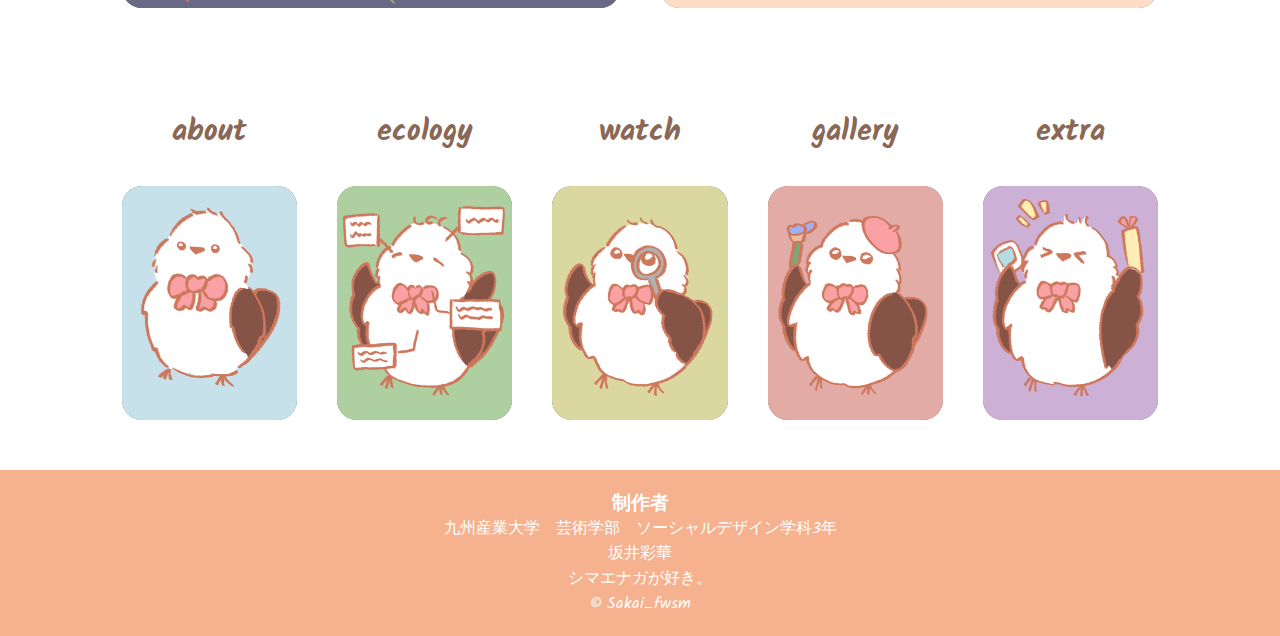
==== commit e281910f: "Add files via upload" ====
--- a/index.html
+++ b/index.html
@@ -29,48 +29,49 @@
         </nav>
         </header>
        
-
-        <img src="images/main_S.jpg" alt="main">
-
+        <div class="main-vl">
+          <img src="images/main.png" alt="main">
+          </div>
+       
         <main>
           <section>
+            
+            <div class="flex">
+            <article>
+              
+              <div class="pict">
+              <a><img src="images/g1.png" alt="sample"></a>
+              </div>
+   
+          </article>
+         
+          <article>
 
-            <article>
-              <h2>このサイトについて</h2>
-              <p>このサイトは「シマエナガ」について詳しく知ることができるサイトです。
-                シマエナガのふわしまちゃんに説明してもらっています。
-                昨今、都市開発や森林伐採などで野生生物の住む環境が少なくなったり、食べ物が
-                取りずらくなったりと変化しています。この影響で絶滅の危機に陥る動物が出てくる
-                かもしれません。そこで、日本では北海道にしか生息しておらず、環境の変化に影響を
-                受けやすいと思われる野鳥「シマエナガ」に注目しました。このサイトで少しでも
-                「シマエナガ」について知っていただき、環境について考えるきっかけになれば幸いです。
-                
-              </p>
+            <div class="pict">
+            <a><img src="images/g2.png" alt="sample"></a>
+            </div>
+
           </article>
+        </div>
 
+          <div class="flex">
           <article>
-           
-            <div class="box">
-             
+            
+            <div class="pict">
+            <a><img src="images/g3.png" alt="sample"></a>
+            </div>
 
-             <div class="pict">
-              <img src="images/Wiki-simaenaga.jpg" alt="sample" >
-              <p>出典：<a href="https://commons.wikimedia.org/wiki/File:Wiki-simaenaga.jpg?uselang=ja#file">ウィキメディア・コモンズ</a></p>
-             </div>
+        </article>
 
-             <div class="text">
-              
-                <h2>シマエナガって？</h2>
-              
-                <p>ぼくは北海道に生息する野鳥で「エナガ」という鳥の亜種なんだ〜。
-                大きさは尻尾まで入れるとおよそ13.5㎝！体重は8g！
-                日本で2番目に小さい鳥の仲間なんだよ〜。
-                ぼくたちは「留鳥（りゅうちょう）」といって1年中ずーっと北海道で過ごすんだ〜。
-              </p>
-             </div>
+        <article>
+        
+          <div class="pict">
+          <a><img src="images/g4.png" alt="sample"></a>
+          </div>
+        
+      </article>
+       </div>
             
-            </div>
-          </article>
 
             <div class="box">
             <article>
@@ -154,6 +155,10 @@
         </main>
         
         <footer>
+          <h3>制作者</h3>
+          <p>九州産業大学　芸術学部　ソーシャルデザイン学科3年</p>
+            <p>坂井彩華</p>
+            <p>シマエナガが好き。</p>
             <p>&copy; Sakai_fwsm </p>
         </footer>
         <a href="#" class="pagetop">▲</a>
--- a/css/style.home.css
+++ b/css/style.home.css
@@ -65,6 +65,13 @@
   padding: 30px;
 }*/
 
+.main-vl img{
+  max-width: 100%;
+  height: auto;
+  text-align: center;
+  margin-bottom: 40px;
+}
+
 article {
   background: #FFF;
   padding: 20px;
@@ -294,6 +301,7 @@
   .box{
     display: flex;
     flex-direction: column;
+   
   }
   .pict {
     width: 100%;
